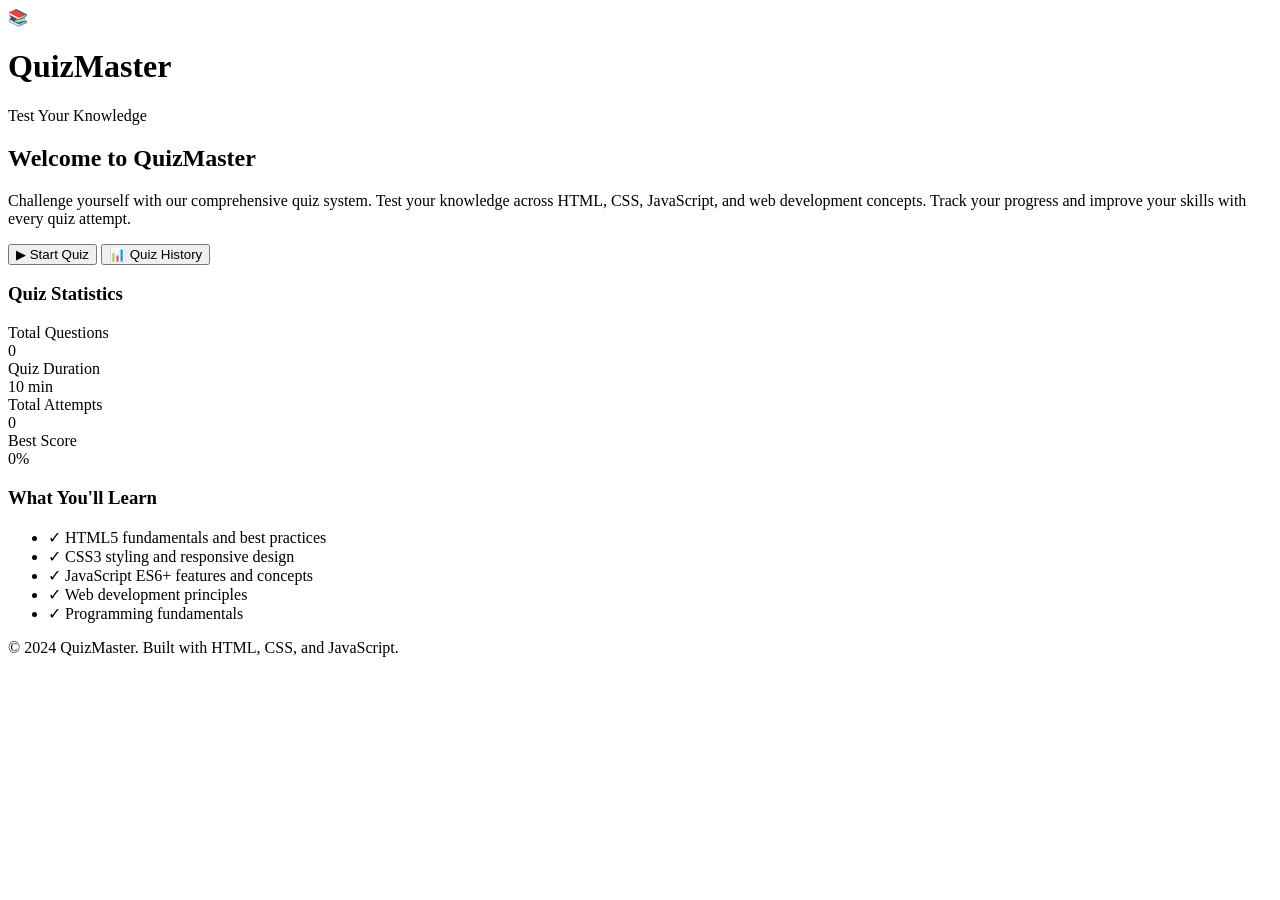
==== index.html @ 41e67bd0 "Add home page - QuizMaster landing page" ====
<!DOCTYPE html>
<html lang="en">
<head>
    <meta charset="UTF-8">
    <meta name="viewport" content="width=device-width, initial-scale=1.0">
    <title>QuizMaster - Test Your Knowledge</title>
    <link rel="stylesheet" href="css/style.css">
</head>
<body>
    <div class="container">
        <!-- Header Section -->
        <header class="header">
            <div class="logo-section">
                <div class="logo">📚</div>
                <h1 class="app-title">QuizMaster</h1>
            </div>
            <p class="tagline">Test Your Knowledge</p>
        </header>

        <!-- Main Content -->
        <main class="main-content">
            <!-- Hero Section -->
            <section class="hero">
                <h2 class="hero-title">Welcome to QuizMaster</h2>
                <p class="hero-description">
                    Challenge yourself with our comprehensive quiz system. Test your knowledge across
                    HTML, CSS, JavaScript, and web development concepts. Track your progress and improve
                    your skills with every quiz attempt.
                </p>
            </section>

            <!-- Action Buttons -->
            <section class="action-buttons">
                <button class="btn btn-primary" id="startQuizBtn">
                    <span class="btn-icon">▶</span>
                    Start Quiz
                </button>
                <button class="btn btn-secondary" id="viewHistoryBtn">
                    <span class="btn-icon">📊</span>
                    Quiz History
                </button>
            </section>

            <!-- Statistics Section -->
            <section class="statistics">
                <h3 class="stats-title">Quiz Statistics</h3>
                <div class="stats-grid">
                    <div class="stat-card">
                        <div class="stat-label">Total Questions</div>
                        <div class="stat-value" id="totalQuestions">0</div>
                    </div>
                    <div class="stat-card">
                        <div class="stat-label">Quiz Duration</div>
                        <div class="stat-value" id="quizDuration">10 min</div>
                    </div>
                    <div class="stat-card">
                        <div class="stat-label">Total Attempts</div>
                        <div class="stat-value" id="totalAttempts">0</div>
                    </div>
                    <div class="stat-card">
                        <div class="stat-label">Best Score</div>
                        <div class="stat-value" id="bestScore">0%</div>
                    </div>
                </div>
            </section>

            <!-- Info Section -->
            <section class="info-section">
                <h3>What You'll Learn</h3>
                <ul class="info-list">
                    <li>✓ HTML5 fundamentals and best practices</li>
                    <li>✓ CSS3 styling and responsive design</li>
                    <li>✓ JavaScript ES6+ features and concepts</li>
                    <li>✓ Web development principles</li>
                    <li>✓ Programming fundamentals</li>
                </ul>
            </section>
        </main>

        <!-- Footer -->
        <footer class="footer">
            <p>&copy; 2024 QuizMaster. Built with HTML, CSS, and JavaScript.</p>
        </footer>
    </div>

    <script src="js/questions.js"></script>
    <script src="js/app.js"></script>
</body>
</html>
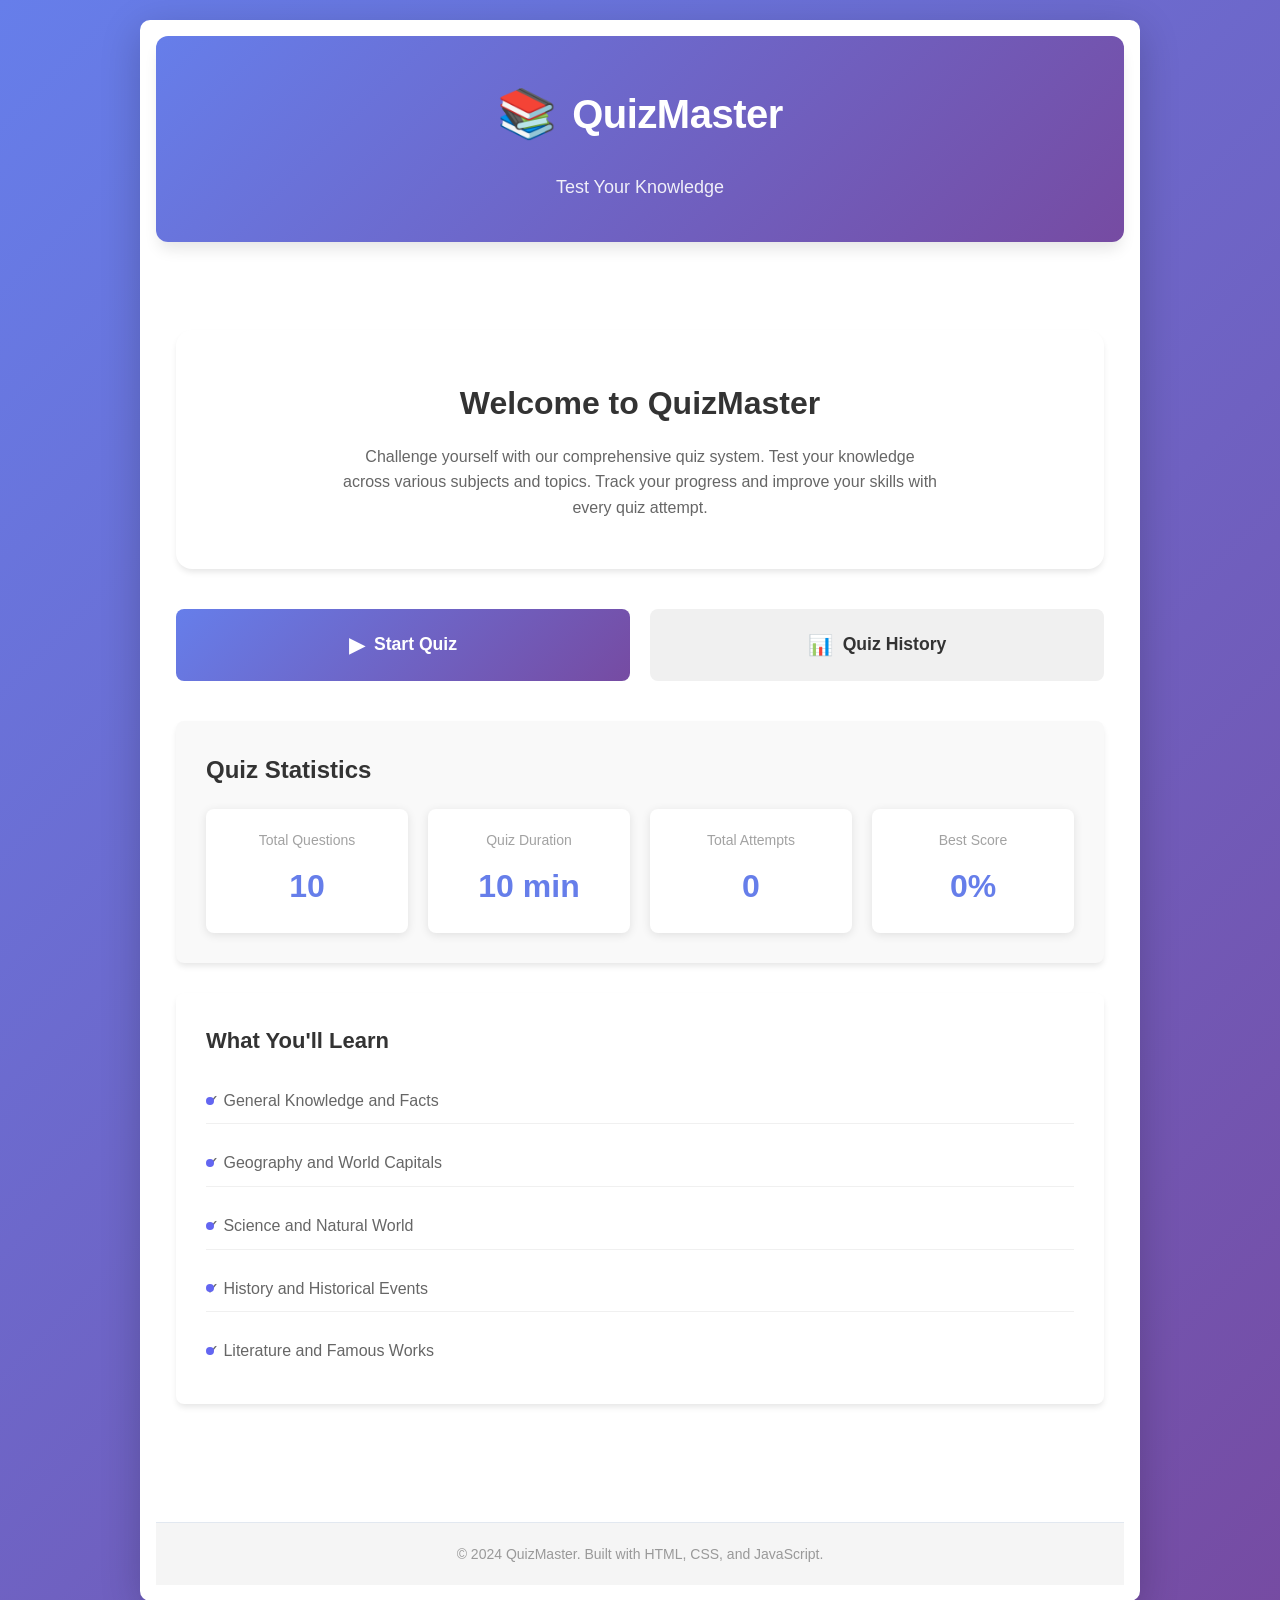
==== commit 1348bc86: "Update index.html with embedded styles and direct onclick handlers" ====
--- a/index.html
+++ b/index.html
@@ -5,6 +5,224 @@
     <meta name="viewport" content="width=device-width, initial-scale=1.0">
     <title>QuizMaster - Test Your Knowledge</title>
     <link rel="stylesheet" href="css/style.css">
+    <style>
+        * {
+            margin: 0;
+            padding: 0;
+            box-sizing: border-box;
+        }
+
+        body {
+            font-family: 'Segoe UI', Tahoma, Geneva, Verdana, sans-serif;
+            background: linear-gradient(135deg, #667eea 0%, #764ba2 100%);
+            min-height: 100vh;
+            padding: 20px;
+        }
+
+        .container {
+            max-width: 1000px;
+            margin: 0 auto;
+            background: white;
+            border-radius: 10px;
+            box-shadow: 0 10px 40px rgba(0, 0, 0, 0.2);
+            overflow: hidden;
+        }
+
+        .header {
+            background: linear-gradient(135deg, #667eea 0%, #764ba2 100%);
+            color: white;
+            padding: 40px 20px;
+            text-align: center;
+        }
+
+        .logo-section {
+            display: flex;
+            align-items: center;
+            justify-content: center;
+            gap: 15px;
+            margin-bottom: 20px;
+        }
+
+        .logo {
+            font-size: 48px;
+        }
+
+        .app-title {
+            font-size: 40px;
+            font-weight: bold;
+        }
+
+        .tagline {
+            font-size: 18px;
+            opacity: 0.9;
+        }
+
+        .main-content {
+            padding: 40px 20px;
+        }
+
+        .hero {
+            text-align: center;
+            margin-bottom: 40px;
+        }
+
+        .hero-title {
+            font-size: 32px;
+            color: #333;
+            margin-bottom: 15px;
+        }
+
+        .hero-description {
+            font-size: 16px;
+            color: #666;
+            line-height: 1.6;
+            max-width: 600px;
+            margin: 0 auto;
+        }
+
+        .action-buttons {
+            display: flex;
+            gap: 20px;
+            justify-content: center;
+            margin: 40px 0;
+            flex-wrap: wrap;
+        }
+
+        .btn {
+            padding: 15px 40px;
+            font-size: 18px;
+            border: none;
+            border-radius: 8px;
+            cursor: pointer;
+            transition: all 0.3s ease;
+            display: flex;
+            align-items: center;
+            gap: 10px;
+            font-weight: bold;
+        }
+
+        .btn-primary {
+            background: linear-gradient(135deg, #667eea 0%, #764ba2 100%);
+            color: white;
+        }
+
+        .btn-primary:hover {
+            transform: translateY(-2px);
+            box-shadow: 0 5px 20px rgba(102, 126, 234, 0.4);
+        }
+
+        .btn-secondary {
+            background: #f0f0f0;
+            color: #333;
+        }
+
+        .btn-secondary:hover {
+            background: #e0e0e0;
+            transform: translateY(-2px);
+        }
+
+        .btn-icon {
+            font-size: 20px;
+        }
+
+        .statistics {
+            background: #f9f9f9;
+            padding: 30px;
+            border-radius: 8px;
+            margin: 30px 0;
+        }
+
+        .stats-title {
+            font-size: 24px;
+            color: #333;
+            margin-bottom: 20px;
+        }
+
+        .stats-grid {
+            display: grid;
+            grid-template-columns: repeat(auto-fit, minmax(200px, 1fr));
+            gap: 20px;
+        }
+
+        .stat-card {
+            background: white;
+            padding: 20px;
+            border-radius: 8px;
+            text-align: center;
+            box-shadow: 0 2px 10px rgba(0, 0, 0, 0.1);
+        }
+
+        .stat-label {
+            font-size: 14px;
+            color: #999;
+            margin-bottom: 10px;
+        }
+
+        .stat-value {
+            font-size: 32px;
+            font-weight: bold;
+            color: #667eea;
+        }
+
+        .info-section {
+            background: white;
+            padding: 30px;
+            border-radius: 8px;
+            margin: 30px 0;
+        }
+
+        .info-section h3 {
+            font-size: 22px;
+            color: #333;
+            margin-bottom: 20px;
+        }
+
+        .info-list {
+            list-style: none;
+        }
+
+        .info-list li {
+            font-size: 16px;
+            color: #666;
+            padding: 10px 0;
+            border-bottom: 1px solid #f0f0f0;
+        }
+
+        .info-list li:last-child {
+            border-bottom: none;
+        }
+
+        .footer {
+            background: #f5f5f5;
+            padding: 20px;
+            text-align: center;
+            color: #999;
+            font-size: 14px;
+        }
+
+        @media (max-width: 600px) {
+            .app-title {
+                font-size: 28px;
+            }
+
+            .hero-title {
+                font-size: 24px;
+            }
+
+            .action-buttons {
+                flex-direction: column;
+            }
+
+            .btn {
+                width: 100%;
+                justify-content: center;
+            }
+
+            .stats-grid {
+                grid-template-columns: 1fr;
+            }
+        }
+    </style>
 </head>
 <body>
     <div class="container">
@@ -24,18 +242,17 @@
                 <h2 class="hero-title">Welcome to QuizMaster</h2>
                 <p class="hero-description">
                     Challenge yourself with our comprehensive quiz system. Test your knowledge across
-                    HTML, CSS, JavaScript, and web development concepts. Track your progress and improve
-                    your skills with every quiz attempt.
+                    various subjects and topics. Track your progress and improve your skills with every quiz attempt.
                 </p>
             </section>
 
             <!-- Action Buttons -->
             <section class="action-buttons">
-                <button class="btn btn-primary" id="startQuizBtn">
+                <button class="btn btn-primary" id="startQuizBtn" onclick="window.location.href='quiz.html'">
                     <span class="btn-icon">▶</span>
                     Start Quiz
                 </button>
-                <button class="btn btn-secondary" id="viewHistoryBtn">
+                <button class="btn btn-secondary" id="viewHistoryBtn" onclick="window.location.href='history.html'">
                     <span class="btn-icon">📊</span>
                     Quiz History
                 </button>
@@ -47,7 +264,7 @@
                 <div class="stats-grid">
                     <div class="stat-card">
                         <div class="stat-label">Total Questions</div>
-                        <div class="stat-value" id="totalQuestions">0</div>
+                        <div class="stat-value" id="totalQuestions">10</div>
                     </div>
                     <div class="stat-card">
                         <div class="stat-label">Quiz Duration</div>
@@ -68,11 +285,11 @@
             <section class="info-section">
                 <h3>What You'll Learn</h3>
                 <ul class="info-list">
-                    <li>✓ HTML5 fundamentals and best practices</li>
-                    <li>✓ CSS3 styling and responsive design</li>
-                    <li>✓ JavaScript ES6+ features and concepts</li>
-                    <li>✓ Web development principles</li>
-                    <li>✓ Programming fundamentals</li>
+                    <li>✓ General Knowledge and Facts</li>
+                    <li>✓ Geography and World Capitals</li>
+                    <li>✓ Science and Natural World</li>
+                    <li>✓ History and Historical Events</li>
+                    <li>✓ Literature and Famous Works</li>
                 </ul>
             </section>
         </main>
@@ -84,6 +301,32 @@
     </div>
 
     <script src="js/questions.js"></script>
-    <script src="js/app.js"></script>
+    <script>
+        console.log('Index page loaded');
+        
+        // Update statistics when page loads
+        if (document.getElementById('totalQuestions')) {
+            document.getElementById('totalQuestions').textContent = quizConfig.totalQuestions;
+        }
+
+        const minutes = Math.floor(quizConfig.timeLimit / 60);
+        if (document.getElementById('quizDuration')) {
+            document.getElementById('quizDuration').textContent = minutes + ' min';
+        }
+
+        // Load quiz history statistics
+        const history = JSON.parse(localStorage.getItem('quizHistory')) || [];
+        if (document.getElementById('totalAttempts')) {
+            document.getElementById('totalAttempts').textContent = history.length;
+        }
+
+        if (history.length > 0) {
+            const scores = history.map(h => h.results.percentage);
+            const bestScore = Math.max(...scores);
+            if (document.getElementById('bestScore')) {
+                document.getElementById('bestScore').textContent = bestScore + '%';
+            }
+        }
+    </script>
 </body>
 </html>
--- a/css/style.css
+++ b/css/style.css
@@ -0,0 +1,545 @@
+/* ============================================
+   ROOT VARIABLES & GLOBAL STYLES
+   ============================================ */
+:root {
+    --primary-color: #6366f1;
+    --primary-dark: #4f46e5;
+    --secondary-color: #8b5cf6;
+    --success-color: #10b981;
+    --danger-color: #ef4444;
+    --warning-color: #f59e0b;
+    --info-color: #3b82f6;
+    
+    --background-color: #f8fafc;
+    --surface-color: #ffffff;
+    --text-primary: #1e293b;
+    --text-secondary: #64748b;
+    --text-light: #94a3b8;
+    --border-color: #e2e8f0;
+    --shadow-sm: 0 1px 2px 0 rgba(0, 0, 0, 0.05);
+    --shadow-md: 0 4px 6px -1px rgba(0, 0, 0, 0.1);
+    --shadow-lg: 0 10px 15px -3px rgba(0, 0, 0, 0.1);
+    
+    --spacing-xs: 0.25rem;
+    --spacing-sm: 0.5rem;
+    --spacing-md: 1rem;
+    --spacing-lg: 1.5rem;
+    --spacing-xl: 2rem;
+    --spacing-2xl: 3rem;
+    
+    --radius-sm: 0.375rem;
+    --radius-md: 0.5rem;
+    --radius-lg: 0.75rem;
+    --radius-xl: 1rem;
+    
+    --transition-fast: 150ms ease-in-out;
+    --transition-normal: 250ms ease-in-out;
+    --transition-slow: 350ms ease-in-out;
+}
+
+* {
+    margin: 0;
+    padding: 0;
+    box-sizing: border-box;
+}
+
+html {
+    scroll-behavior: smooth;
+}
+
+body {
+    font-family: -apple-system, BlinkMacSystemFont, 'Segoe UI', 'Roboto', 'Oxygen',
+        'Ubuntu', 'Cantarell', 'Fira Sans', 'Droid Sans', 'Helvetica Neue', sans-serif;
+    background-color: var(--background-color);
+    color: var(--text-primary);
+    line-height: 1.6;
+}
+
+/* ============================================
+   CONTAINER & LAYOUT
+   ============================================ */
+.container {
+    max-width: 1200px;
+    margin: 0 auto;
+    padding: var(--spacing-md);
+}
+
+/* ============================================
+   HEADER & NAVIGATION
+   ============================================ */
+.header {
+    background: linear-gradient(135deg, var(--primary-color) 0%, var(--secondary-color) 100%);
+    color: white;
+    padding: var(--spacing-2xl) var(--spacing-md);
+    text-align: center;
+    margin-bottom: var(--spacing-2xl);
+    border-radius: var(--radius-lg);
+    box-shadow: var(--shadow-lg);
+}
+
+.logo-section {
+    display: flex;
+    align-items: center;
+    justify-content: center;
+    gap: var(--spacing-md);
+    margin-bottom: var(--spacing-lg);
+}
+
+.logo {
+    font-size: 3rem;
+    animation: bounce 2s infinite;
+}
+
+@keyframes bounce {
+    0%, 100% { transform: translateY(0); }
+    50% { transform: translateY(-10px); }
+}
+
+.app-title {
+    font-size: 2.5rem;
+    font-weight: 700;
+    letter-spacing: -0.5px;
+}
+
+.tagline {
+    font-size: 1.25rem;
+    opacity: 0.95;
+    font-weight: 300;
+    margin-top: var(--spacing-sm);
+}
+
+/* ============================================
+   MAIN CONTENT
+   ============================================ */
+.main-content {
+    animation: fadeIn var(--transition-normal);
+}
+
+@keyframes fadeIn {
+    from {
+        opacity: 0;
+        transform: translateY(10px);
+    }
+    to {
+        opacity: 1;
+        transform: translateY(0);
+    }
+}
+
+/* ============================================
+   HERO SECTION
+   ============================================ */
+.hero {
+    background: var(--surface-color);
+    padding: var(--spacing-2xl);
+    border-radius: var(--radius-xl);
+    margin-bottom: var(--spacing-2xl);
+    box-shadow: var(--shadow-md);
+    text-align: center;
+}
+
+.hero-title {
+    font-size: 2rem;
+    margin-bottom: var(--spacing-md);
+    color: var(--text-primary);
+}
+
+.hero-description {
+    font-size: 1.1rem;
+    color: var(--text-secondary);
+    line-height: 1.8;
+}
+
+/* ============================================
+   BUTTONS
+   ============================================ */
+.btn {
+    padding: var(--spacing-md) var(--spacing-xl);
+    border: none;
+    border-radius: var(--radius-md);
+    font-size: 1rem;
+    font-weight: 600;
+    cursor: pointer;
+    transition: all var(--transition-normal);
+    display: inline-flex;
+    align-items: center;
+    gap: var(--spacing-sm);
+    text-decoration: none;
+    text-align: center;
+    justify-content: center;
+    white-space: nowrap;
+}
+
+.btn:disabled {
+    opacity: 0.5;
+    cursor: not-allowed;
+}
+
+.btn-primary {
+    background-color: var(--primary-color);
+    color: white;
+}
+
+.btn-primary:hover:not(:disabled) {
+    background-color: var(--primary-dark);
+    transform: translateY(-2px);
+    box-shadow: var(--shadow-lg);
+}
+
+.btn-secondary {
+    background-color: var(--secondary-color);
+    color: white;
+}
+
+.btn-secondary:hover:not(:disabled) {
+    background-color: #7c3aed;
+    transform: translateY(-2px);
+    box-shadow: var(--shadow-lg);
+}
+
+.btn-success {
+    background-color: var(--success-color);
+    color: white;
+}
+
+.btn-success:hover:not(:disabled) {
+    background-color: #059669;
+    transform: translateY(-2px);
+    box-shadow: var(--shadow-lg);
+}
+
+.btn-danger {
+    background-color: var(--danger-color);
+    color: white;
+}
+
+.btn-danger:hover:not(:disabled) {
+    background-color: #dc2626;
+    transform: translateY(-2px);
+    box-shadow: var(--shadow-lg);
+}
+
+.btn-outline {
+    background-color: transparent;
+    color: var(--primary-color);
+    border: 2px solid var(--primary-color);
+}
+
+.btn-outline:hover:not(:disabled) {
+    background-color: var(--primary-color);
+    color: white;
+}
+
+.btn-icon {
+    font-size: 1.2rem;
+}
+
+/* ============================================
+   ACTION BUTTONS
+   ============================================ */
+.action-buttons {
+    display: flex;
+    gap: var(--spacing-lg);
+    justify-content: center;
+    flex-wrap: wrap;
+    margin-bottom: var(--spacing-2xl);
+}
+
+.action-buttons .btn {
+    flex: 1;
+    min-width: 200px;
+    padding: var(--spacing-lg) var(--spacing-2xl);
+    font-size: 1.1rem;
+}
+
+/* ============================================
+   STATISTICS SECTION
+   ============================================ */
+.statistics {
+    background: var(--surface-color);
+    padding: var(--spacing-2xl);
+    border-radius: var(--radius-xl);
+    margin-bottom: var(--spacing-2xl);
+    box-shadow: var(--shadow-md);
+}
+
+.stats-title {
+    font-size: 1.5rem;
+    margin-bottom: var(--spacing-lg);
+    color: var(--text-primary);
+}
+
+.stats-grid {
+    display: grid;
+    grid-template-columns: repeat(auto-fit, minmax(200px, 1fr));
+    gap: var(--spacing-lg);
+}
+
+.stat-card {
+    background: linear-gradient(135deg, var(--primary-color) 0%, var(--secondary-color) 100%);
+    padding: var(--spacing-lg);
+    border-radius: var(--radius-lg);
+    color: white;
+    text-align: center;
+    box-shadow: var(--shadow-md);
+    transition: transform var(--transition-normal);
+}
+
+.stat-card:hover {
+    transform: translateY(-5px);
+}
+
+.stat-label {
+    font-size: 0.9rem;
+    opacity: 0.9;
+    margin-bottom: var(--spacing-sm);
+    font-weight: 500;
+}
+
+.stat-value {
+    font-size: 2rem;
+    font-weight: 700;
+}
+
+/* ============================================
+   INFO SECTION
+   ============================================ */
+.info-section {
+    background: var(--surface-color);
+    padding: var(--spacing-2xl);
+    border-radius: var(--radius-xl);
+    margin-bottom: var(--spacing-2xl);
+    box-shadow: var(--shadow-md);
+}
+
+.info-section h3 {
+    font-size: 1.5rem;
+    margin-bottom: var(--spacing-lg);
+    color: var(--text-primary);
+}
+
+.info-list {
+    list-style: none;
+    display: grid;
+    gap: var(--spacing-md);
+}
+
+.info-list li {
+    font-size: 1.05rem;
+    color: var(--text-secondary);
+    padding-left: var(--spacing-lg);
+    position: relative;
+}
+
+.info-list li::before {
+    content: '';
+    position: absolute;
+    left: 0;
+    top: 50%;
+    transform: translateY(-50%);
+    width: 8px;
+    height: 8px;
+    background-color: var(--primary-color);
+    border-radius: 50%;
+}
+
+/* ============================================
+   FOOTER
+   ============================================ */
+.footer {
+    background: var(--surface-color);
+    padding: var(--spacing-lg) var(--spacing-md);
+    text-align: center;
+    margin-top: var(--spacing-2xl);
+    border-top: 1px solid var(--border-color);
+    color: var(--text-secondary);
+    font-size: 0.9rem;
+}
+
+/* ============================================
+   MODAL
+   ============================================ */
+.modal {
+    display: none;
+    position: fixed;
+    top: 0;
+    left: 0;
+    width: 100%;
+    height: 100%;
+    background-color: rgba(0, 0, 0, 0.5);
+    z-index: 1000;
+    align-items: center;
+    justify-content: center;
+    padding: var(--spacing-md);
+    animation: fadeIn var(--transition-fast);
+}
+
+.modal.active {
+    display: flex;
+}
+
+.modal-content {
+    background: var(--surface-color);
+    padding: var(--spacing-2xl);
+    border-radius: var(--radius-xl);
+    max-width: 500px;
+    width: 100%;
+    box-shadow: var(--shadow-lg);
+    animation: slideUp var(--transition-normal);
+}
+
+@keyframes slideUp {
+    from {
+        transform: translateY(20px);
+        opacity: 0;
+    }
+    to {
+        transform: translateY(0);
+        opacity: 1;
+    }
+}
+
+.modal-content h2 {
+    margin-bottom: var(--spacing-md);
+    color: var(--text-primary);
+}
+
+.modal-content p {
+    margin-bottom: var(--spacing-lg);
+    color: var(--text-secondary);
+    line-height: 1.8;
+}
+
+.modal-buttons {
+    display: flex;
+    gap: var(--spacing-md);
+    justify-content: flex-end;
+}
+
+.modal-buttons .btn {
+    flex: 1;
+}
+
+/* ============================================
+   PAGE TITLE
+   ============================================ */
+.page-title {
+    background: var(--surface-color);
+    padding: var(--spacing-2xl);
+    border-radius: var(--radius-xl);
+    margin-bottom: var(--spacing-2xl);
+    box-shadow: var(--shadow-md);
+}
+
+.page-title h2 {
+    font-size: 2rem;
+    margin-bottom: var(--spacing-md);
+    color: var(--text-primary);
+}
+
+.page-title p {
+    font-size: 1.1rem;
+    color: var(--text-secondary);
+}
+
+/* ============================================
+   RESPONSIVE DESIGN
+   ============================================ */
+@media (max-width: 768px) {
+    .container {
+        padding: var(--spacing-md);
+    }
+
+    .header {
+        padding: var(--spacing-xl) var(--spacing-md);
+        margin-bottom: var(--spacing-xl);
+    }
+
+    .logo-section {
+        flex-direction: column;
+        gap: var(--spacing-sm);
+    }
+
+    .logo {
+        font-size: 2.5rem;
+    }
+
+    .app-title {
+        font-size: 2rem;
+    }
+
+    .tagline {
+        font-size: 1rem;
+    }
+
+    .hero {
+        padding: var(--spacing-xl);
+    }
+
+    .hero-title {
+        font-size: 1.5rem;
+    }
+
+    .hero-description {
+        font-size: 1rem;
+    }
+
+    .stats-grid {
+        grid-template-columns: repeat(2, 1fr);
+    }
+
+    .action-buttons {
+        flex-direction: column;
+    }
+
+    .action-buttons .btn {
+        width: 100%;
+    }
+
+    .info-list li {
+        font-size: 1rem;
+    }
+
+    .modal-content {
+        padding: var(--spacing-xl);
+    }
+
+    .modal-buttons {
+        flex-direction: column;
+    }
+
+    .modal-buttons .btn {
+        width: 100%;
+    }
+}
+
+@media (max-width: 480px) {
+    .container {
+        padding: var(--spacing-sm);
+    }
+
+    .header {
+        padding: var(--spacing-lg) var(--spacing-sm);
+        margin-bottom: var(--spacing-lg);
+    }
+
+    .app-title {
+        font-size: 1.5rem;
+    }
+
+    .hero {
+        padding: var(--spacing-lg);
+    }
+
+    .hero-title {
+        font-size: 1.25rem;
+    }
+
+    .stats-grid {
+        grid-template-columns: 1fr;
+    }
+
+    .stat-value {
+        font-size: 1.5rem;
+    }
+}
